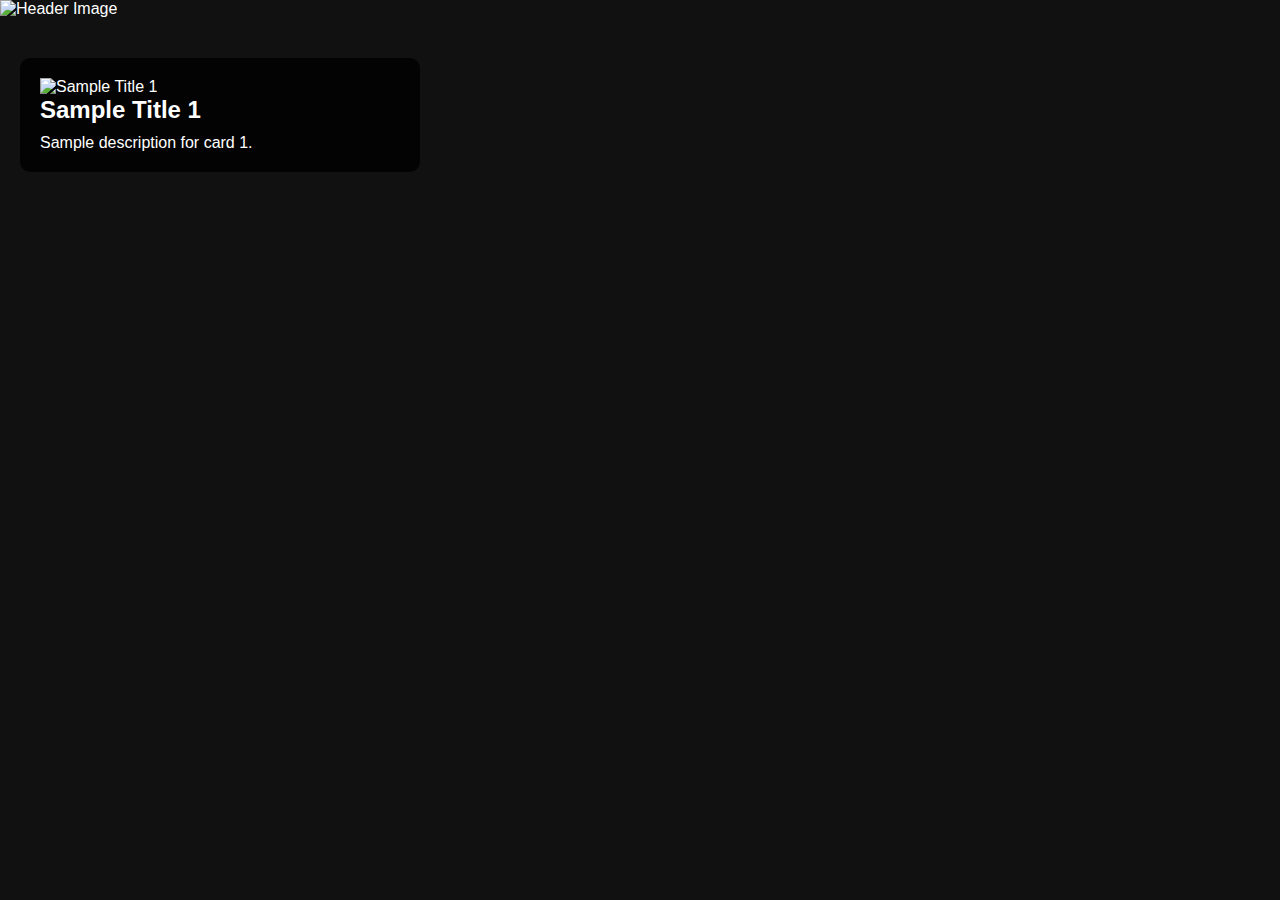
==== index.html @ bb30daad "Add files via upload" ====
<!DOCTYPE html>
<html lang="en">
<head>
  <meta charset="UTF-8">
  <meta name="viewport" content="width=device-width, initial-scale=1.0">
  <link rel="stylesheet" href="style.css">
  <title>Cyberpunk Chill Illustration Blog</title>
</head>
<body>
  <header>
    <img src="header.png" alt="Header Image">
  </header>
  <main>
    <div class="card-container" id="cardContainer">
      <!-- Cards will be dynamically loaded here -->
    </div>
  </main>
  <script src="script.js"></script>
</body>
</html>
---- style.css ----
/* Reset some default styling */
body, h1, h2, h3, p, ul, li {
  margin: 0;
  padding: 0;
}

body {
  font-family: Arial, sans-serif;
  background-color: #111;
  color: #fff;
}

header {
  width: 100%;
  overflow: hidden;
}

header img {
  width: 100%;
  height: auto;
}

main {
  padding: 20px;
}

.card-container {
  display: grid;
  grid-template-columns: repeat(auto-fill, minmax(300px, 1fr));
  gap: 20px;
  margin-top: 20px;
}

.card {
  background-color: rgba(0, 0, 0, 0.8);
  border-radius: 10px;
  padding: 20px;
}

.card h3 {
  font-size: 1.5rem;
  margin-bottom: 10px;
}

.card p {
  font-size: 1rem;
}
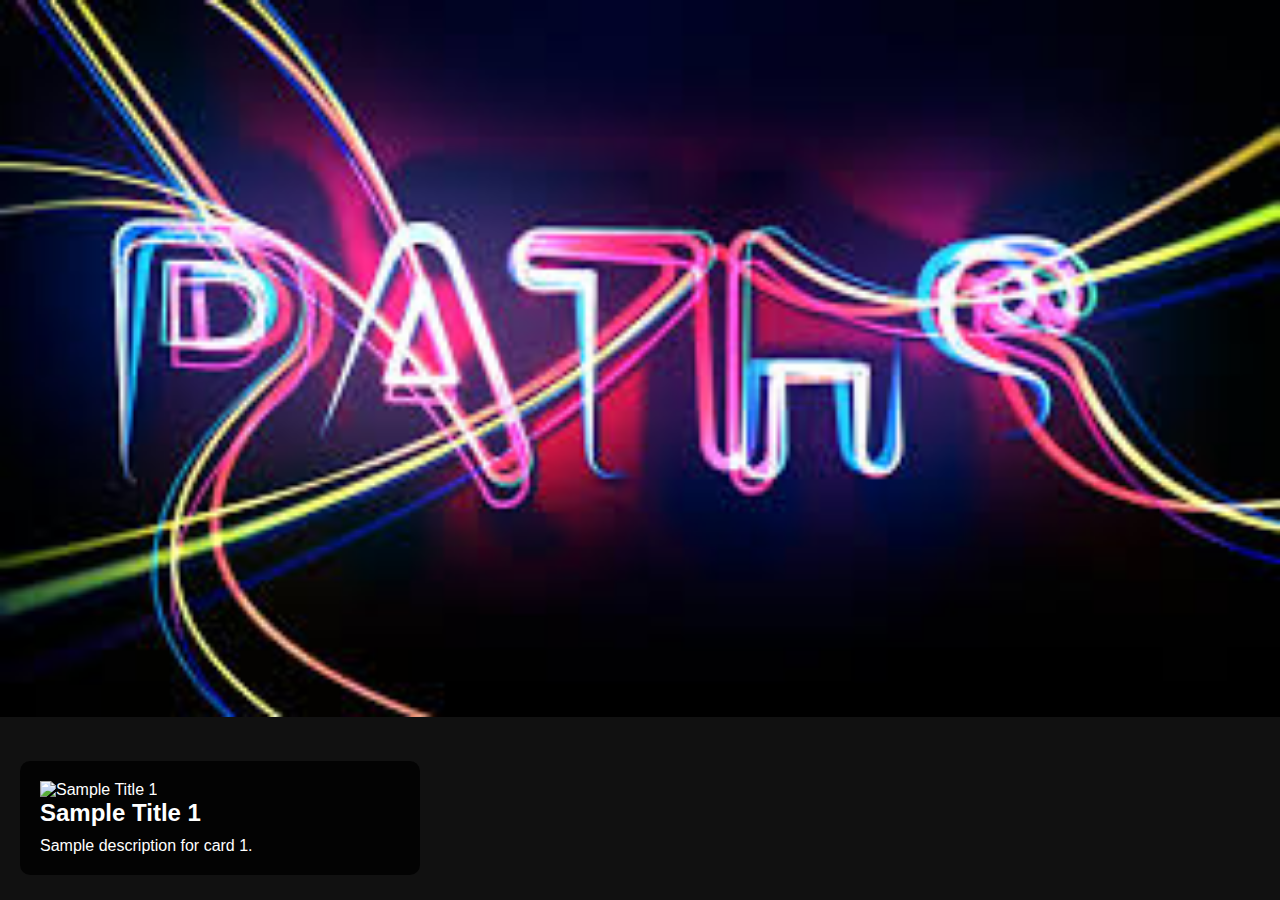
==== commit 60d4fff6: "Update index.html" ====
--- a/index.html
+++ b/index.html
@@ -8,7 +8,7 @@
 </head>
 <body>
   <header>
-    <img src="header.png" alt="Header Image">
+    <img src="header.jpg" alt="Header Image">
   </header>
   <main>
     <div class="card-container" id="cardContainer">
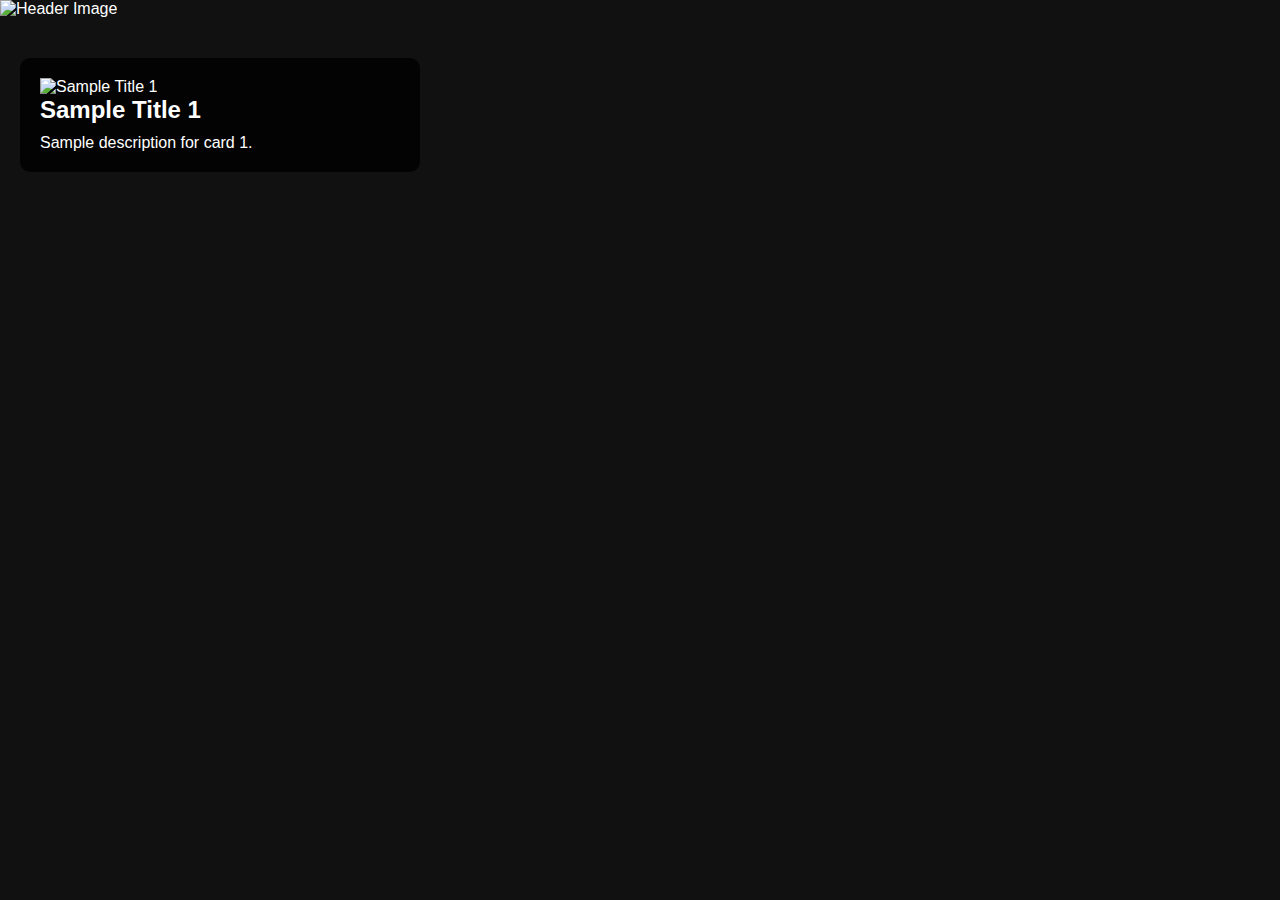
==== commit fe41b354: "Update index.html" ====
--- a/index.html
+++ b/index.html
@@ -8,7 +8,7 @@
 </head>
 <body>
   <header>
-    <img src="header.jpg" alt="Header Image">
+    <img src="header.png" alt="Header Image">
   </header>
   <main>
     <div class="card-container" id="cardContainer">
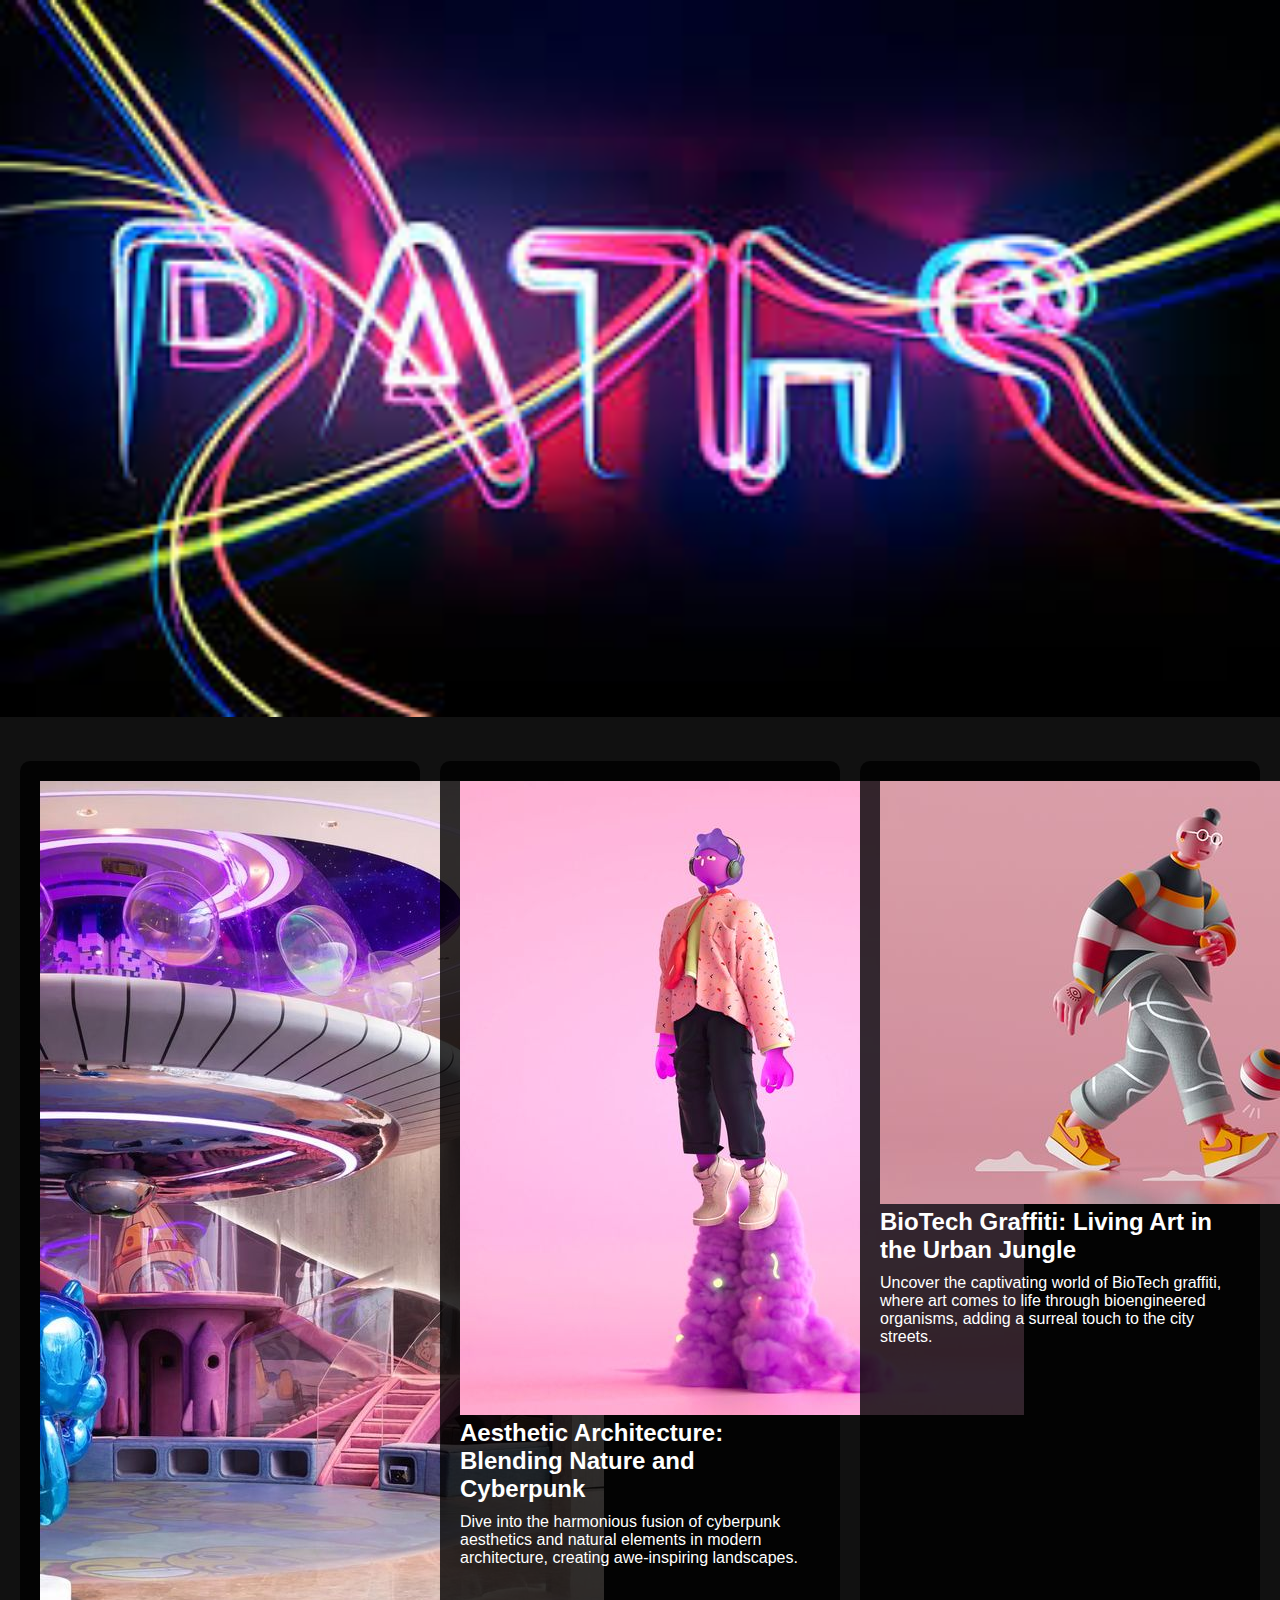
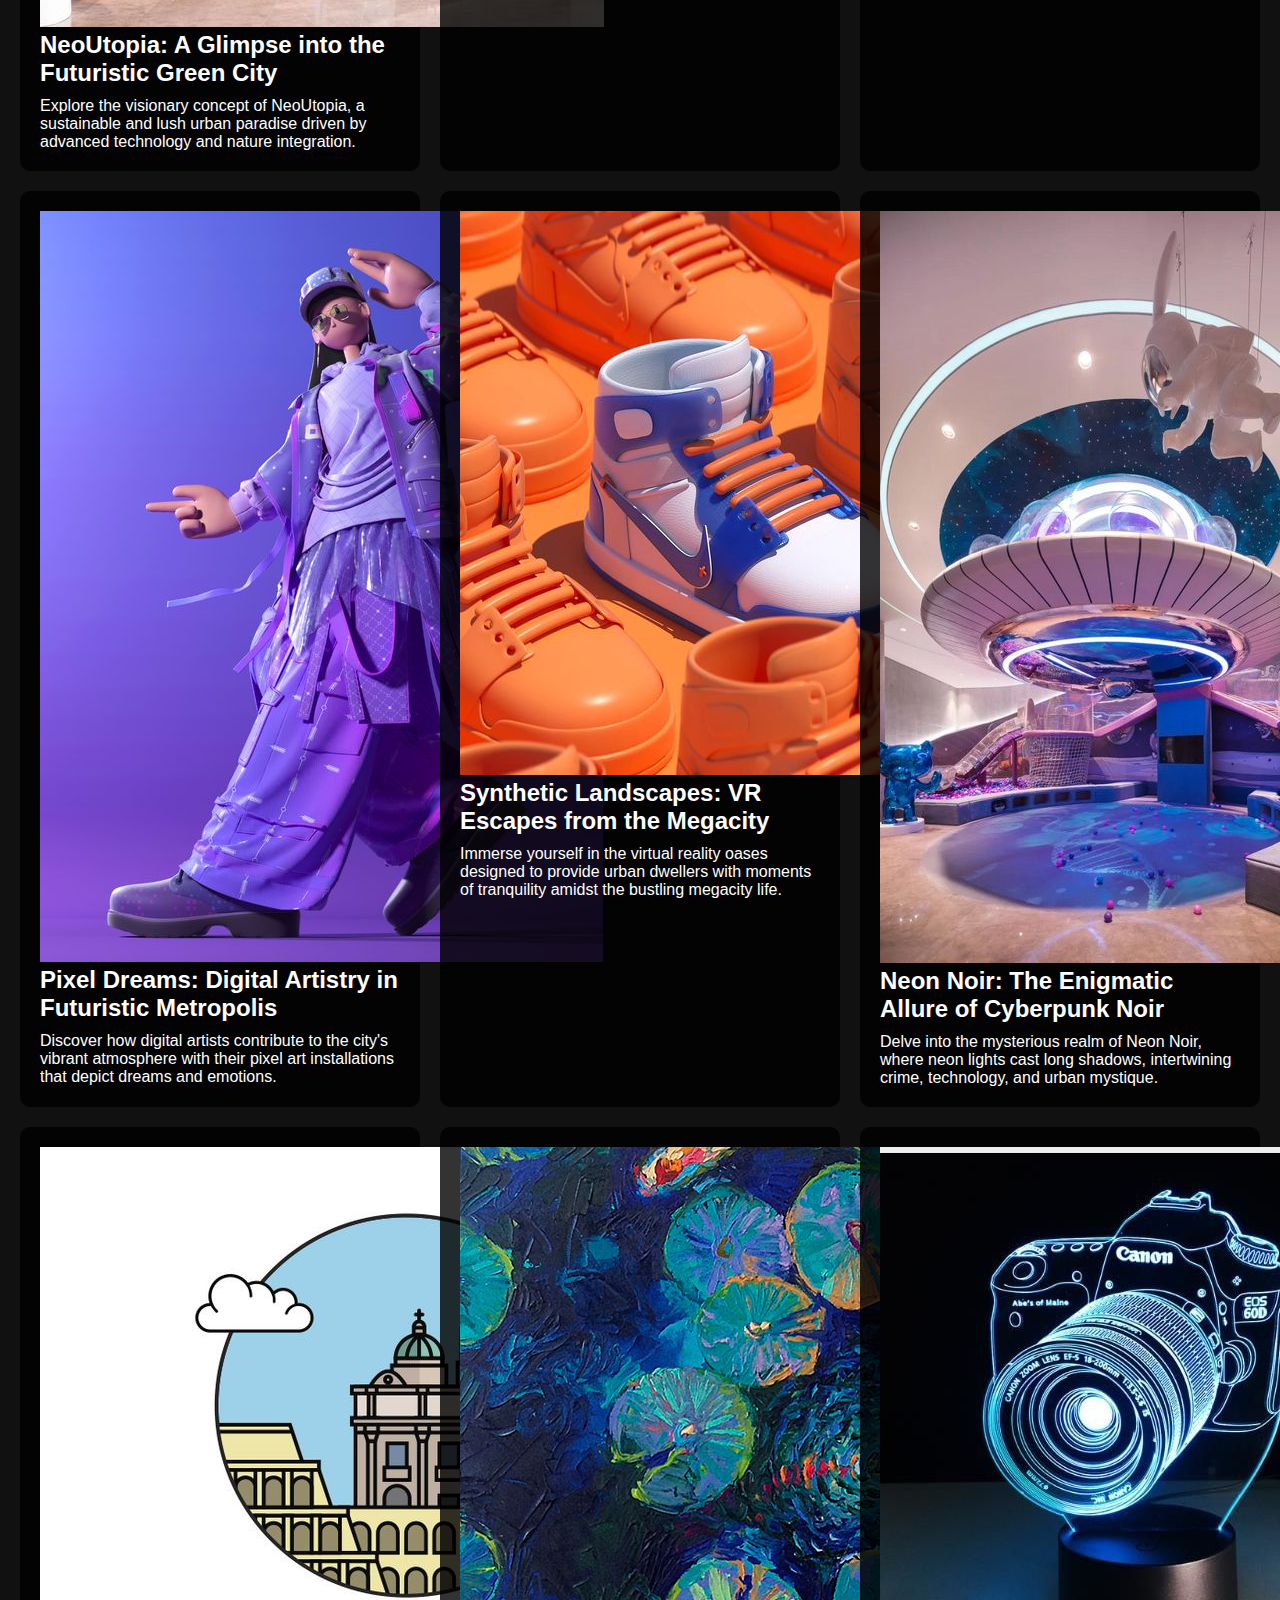
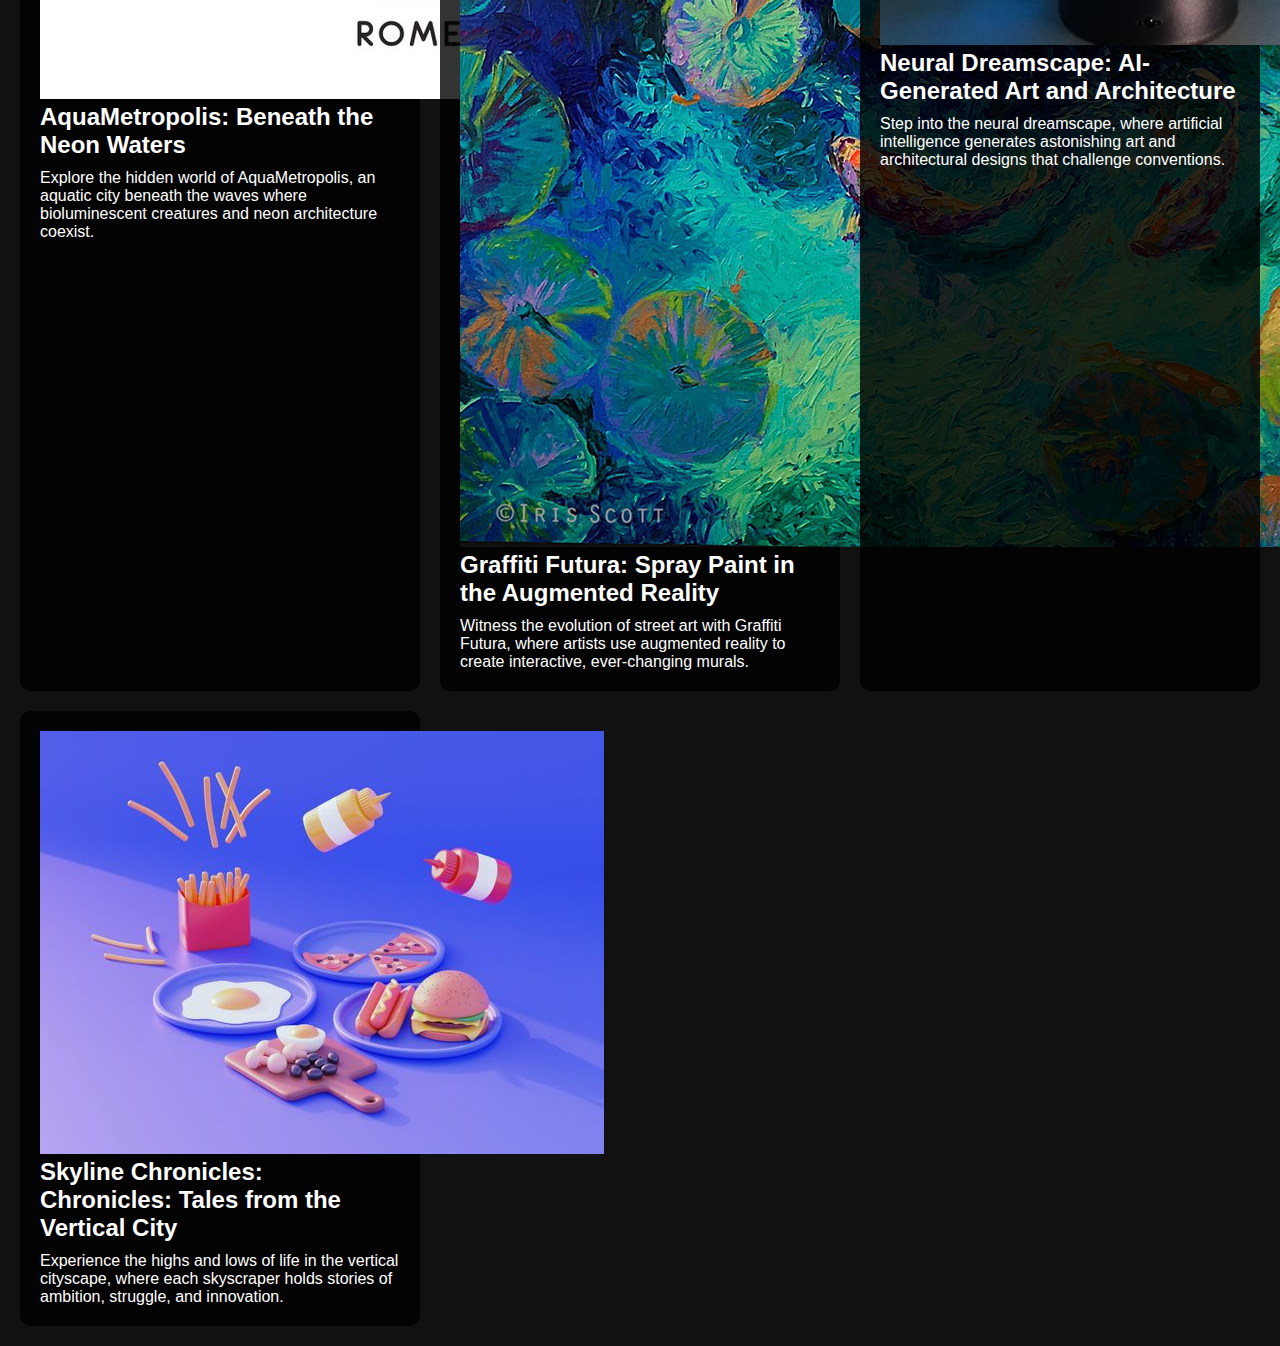
==== commit f4b57df8: "Update index.html" ====
--- a/index.html
+++ b/index.html
@@ -8,7 +8,7 @@
 </head>
 <body>
   <header>
-    <img src="header.png" alt="Header Image">
+    <img src="header.jpg" alt="Header Image">
   </header>
   <main>
     <div class="card-container" id="cardContainer">
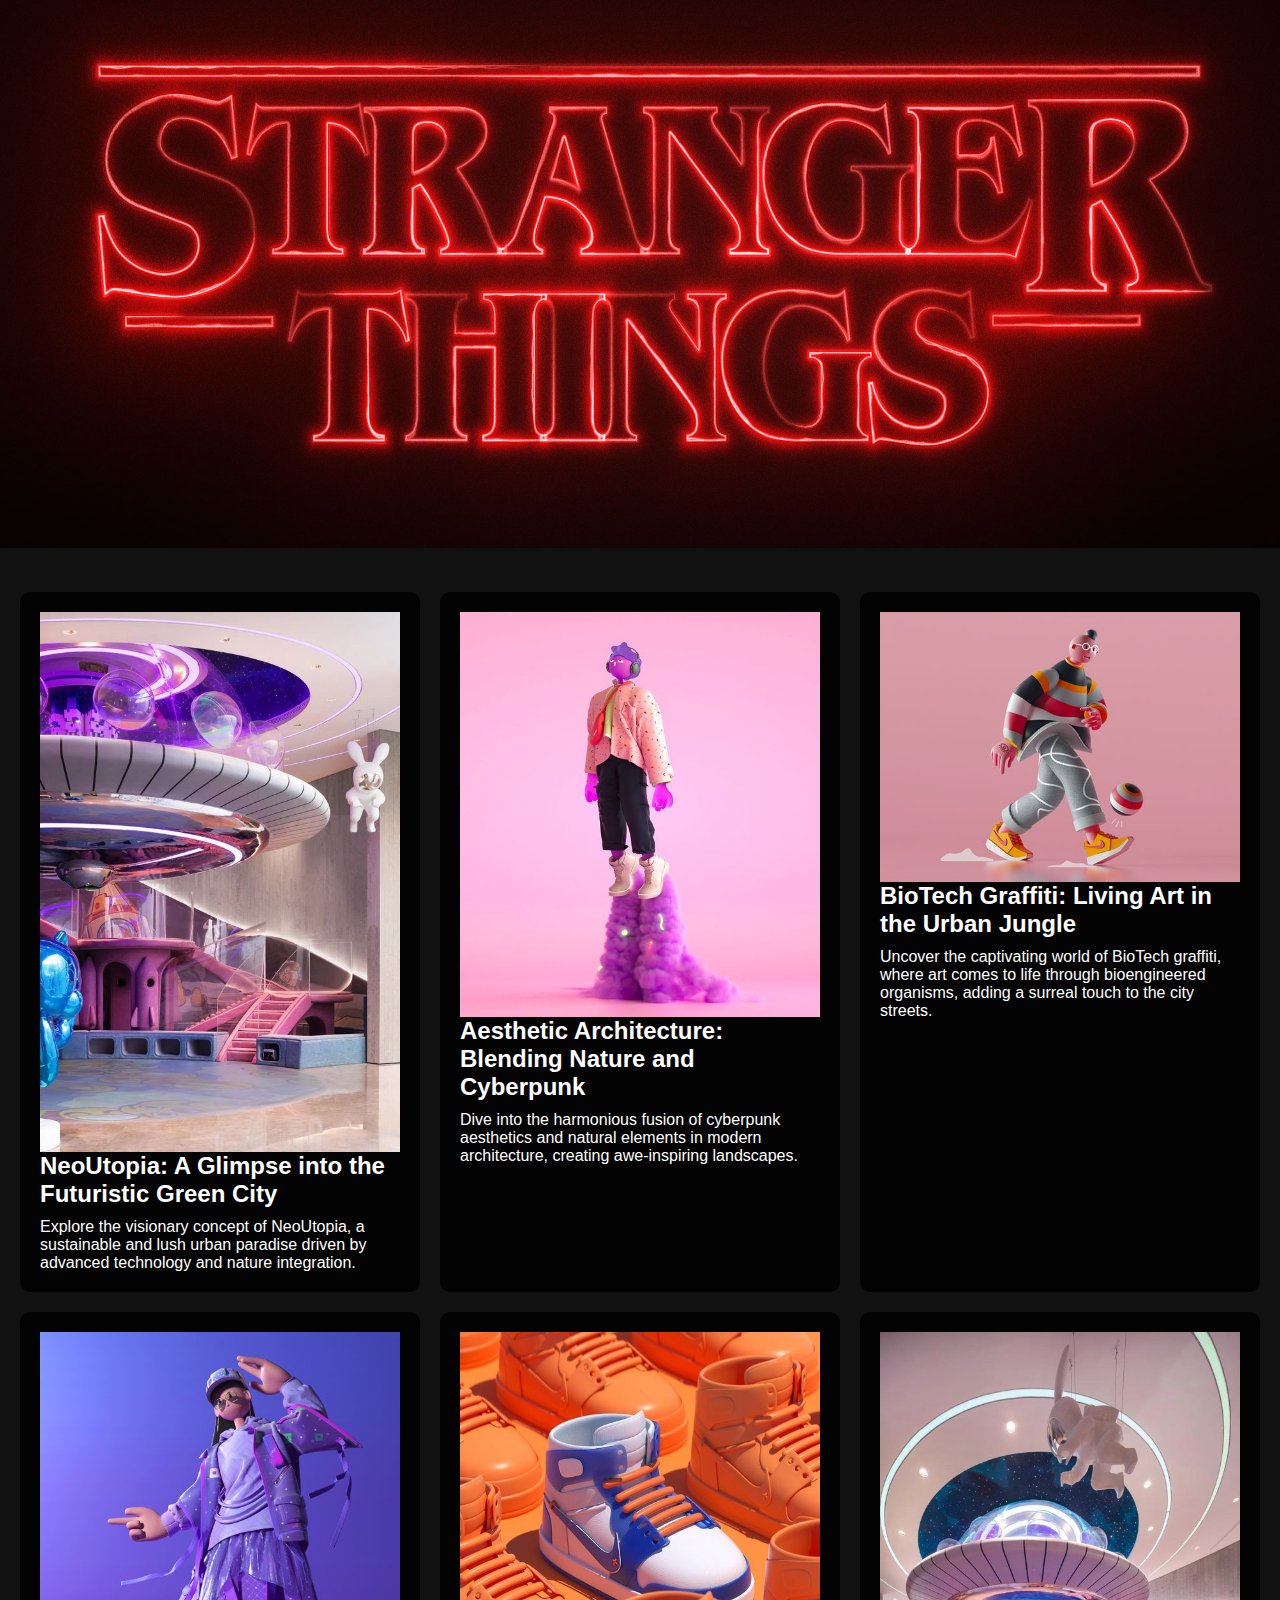
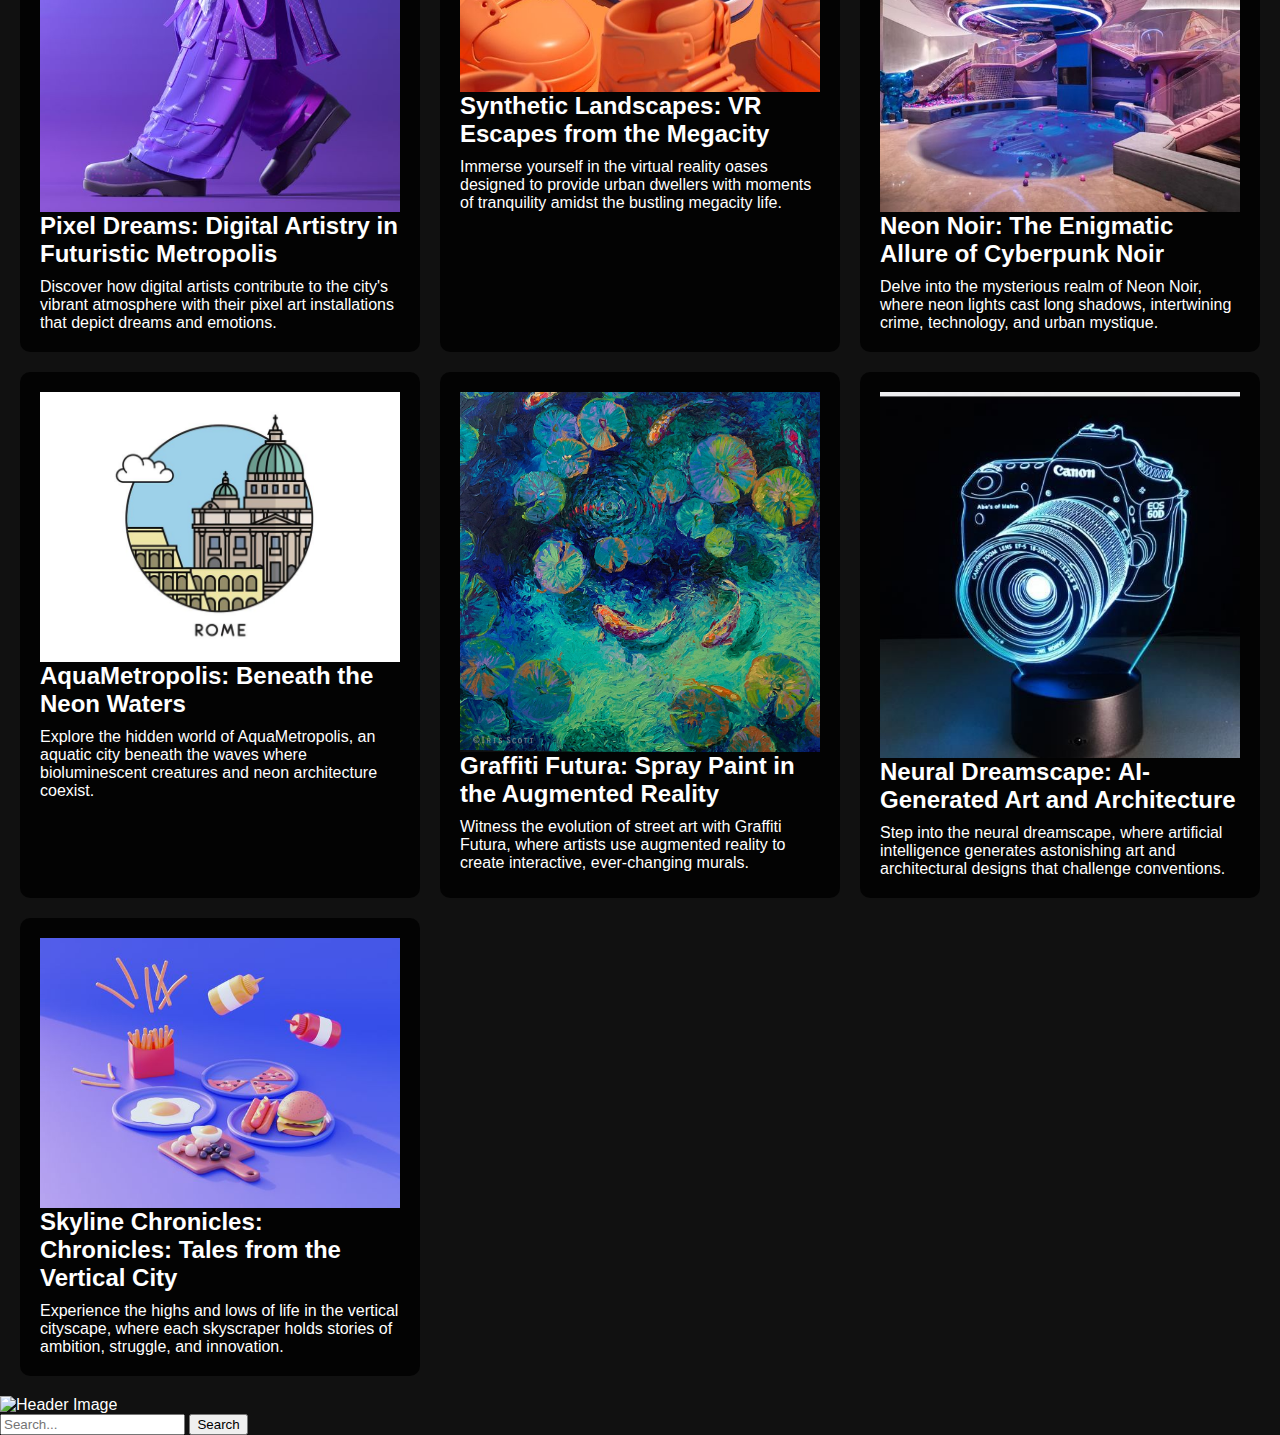
==== commit a4cbed01: "Update index.html" ====
--- a/index.html
+++ b/index.html
@@ -16,5 +16,15 @@
     </div>
   </main>
   <script src="script.js"></script>
+</head>
+<body>
+  <header>
+    <img src="header.png" alt="Header Image">
+    <div class="search-container">
+      <input type="text" id="searchInput" placeholder="Search...">
+      <button id="searchButton">Search</button>
+    </div>
+  </header>
+  
 </body>
 </html>
--- a/style.css
+++ b/style.css
@@ -45,3 +45,66 @@
 .card p {
   font-size: 1rem;
 }
+
+.card {
+  /* Existing styles for the card */
+  position: relative; /* Ensure images stay within the card boundaries */
+  overflow: hidden; /* Hide any overflowing content */
+}
+
+.card img {
+  max-width: 100%; /* Ensure the image doesn't exceed the card's width */
+  height: auto; /* Maintain aspect ratio */
+  display: block; /* Remove any spacing below the image */
+}
+
+/* Your existing styles */
+
+.card {
+  /* Existing styles for the card */
+  position: relative;
+  overflow: hidden;
+  transition: transform 0.3s ease; /* Add a transition for smooth movement */
+}
+
+.card:hover {
+  transform: translateY(-5px); /* Move the card up slightly on hover */
+  /* You can adjust the translateY value and other properties to customize the effect */
+}
+
+.card img {
+  max-width: 100%;
+  height: auto;
+  display: block;
+}
+
+/* Your existing styles */
+
+.card {
+  /* Existing styles for the card */
+  position: relative;
+  overflow: hidden;
+  animation: cardMovement 5s infinite alternate; /* Apply continuous movement animation */
+}
+
+.card:hover {
+  animation: cardShock 0.2s ease-in-out; /* Apply shock animation on hover */
+}
+
+@keyframes cardMovement {
+  0% {
+    transform: translateY(0);
+  }
+  100% {
+    transform: translateY(-5px);
+  }
+}
+
+@keyframes cardShock {
+  0%, 100% {
+    transform: scale(1);
+  }
+  50% {
+    transform: scale(1.1);
+  }
+}
